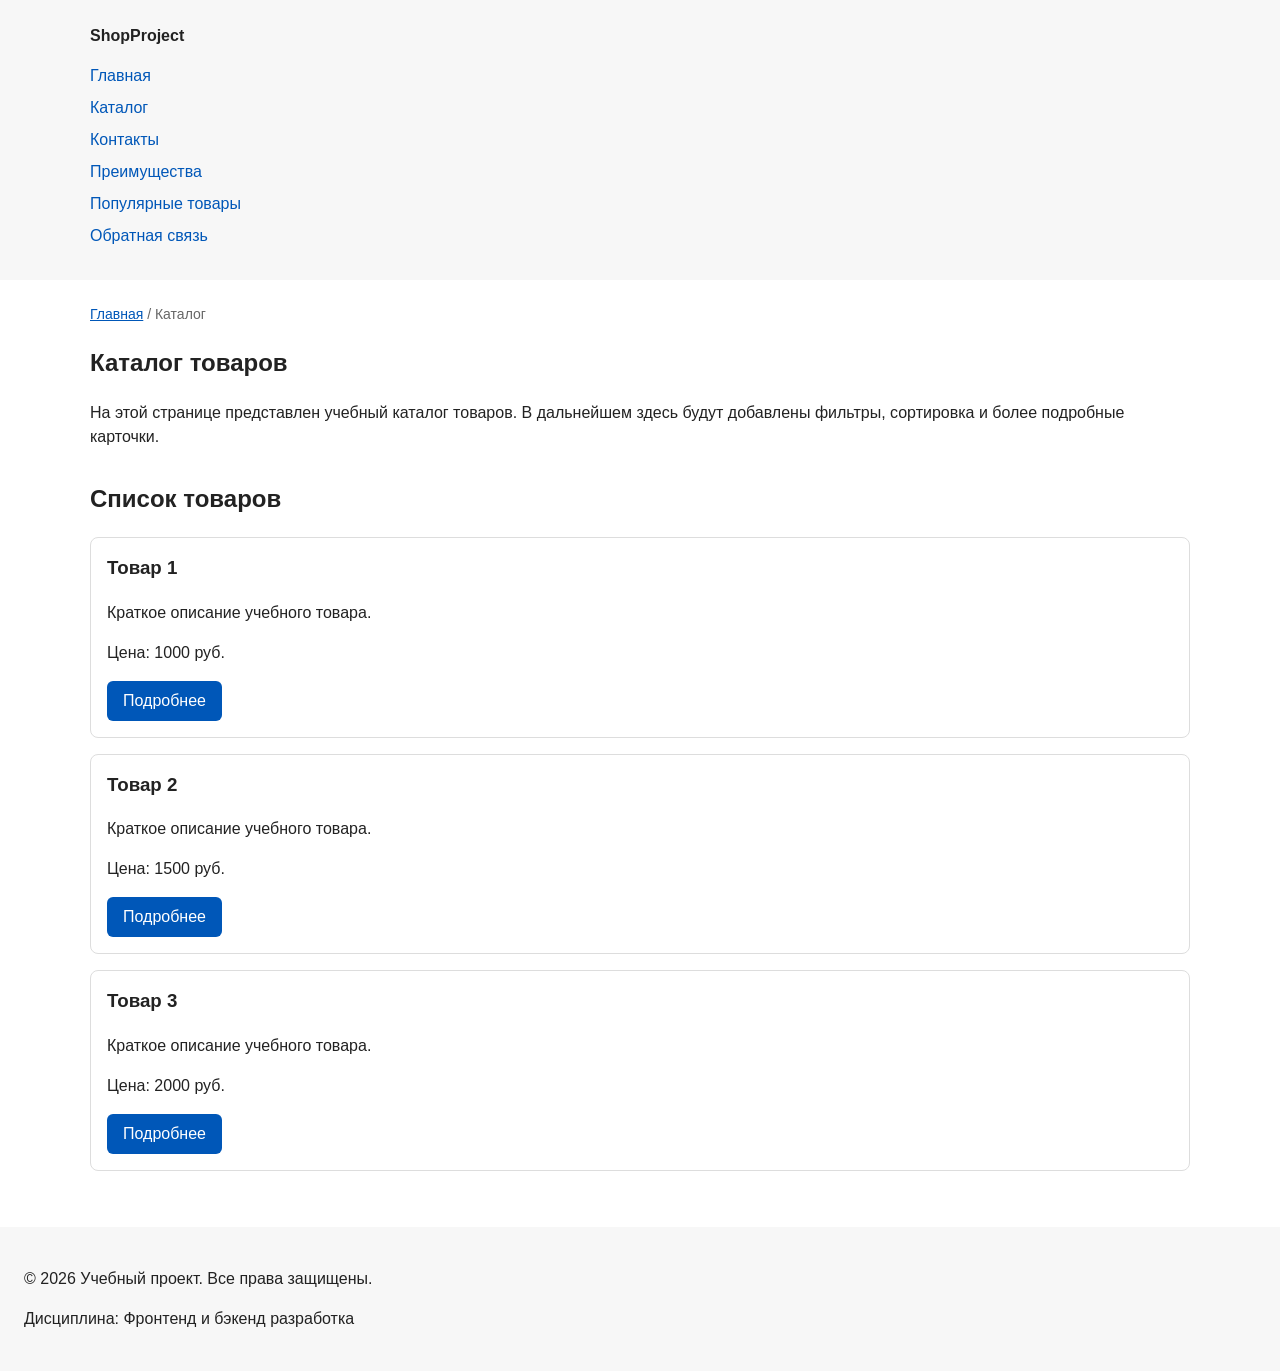
==== catalog.html @ 21eb9631 "feat: add multi-page structure navigation and anchors" ====
<!DOCTYPE html>
<html lang="ru">
<head>
  <meta charset="UTF-8">
  <meta name="viewport" content="width=device-width, initial-scale=1.0">
  <meta name="description" content="Каталог товаров учебного интернет-магазина.">
  <title>Каталог товаров — Учебный интернет-магазин</title>
  <link rel="stylesheet" href="css/style.css">
  <meta property="og:type" content="website">
  <meta property="og:title" content="Учебный интернет-магазин">
  <meta property="og:description" content="Учебный frontend-проект интернет-магазина.">
  <meta property="og:image" content="https://kyarlykov.github.io/kr1-html-css-shop/images/preview.jpg">
</head>
<body>
  <header>
    <div class="site-header">
      <a class="site-logo" href="index.html">ShopProject</a>

      <nav class="site-nav" aria-label="Основная навигация">
        <ul class="site-nav__list">
          <li><a href="index.html">Главная</a></li>
          <li><a href="catalog.html">Каталог</a></li>
          <li><a href="contacts.html">Контакты</a></li>
          <li><a href="index.html#advantages">Преимущества</a></li>
          <li><a href="index.html#popular">Популярные товары</a></li>
          <li><a href="index.html#contacts">Обратная связь</a></li>
        </ul>
      </nav>
    </div>
  </header>

  <main>
    <nav class="breadcrumbs" aria-label="Хлебные крошки">
      <a href="index.html">Главная</a>
      <span>Каталог</span>
    </nav>

    <section class="section">
      <h1>Каталог товаров</h1>
      <p>
        На этой странице представлен учебный каталог товаров.
        В дальнейшем здесь будут добавлены фильтры, сортировка и более
        подробные карточки.
      </p>
    </section>

    <section class="section">
      <h2>Список товаров</h2>

      <article class="product-card">
        <h3>Товар 1</h3>
        <p>Краткое описание учебного товара.</p>
        <p>Цена: 1000 руб.</p>
        <a class="button" href="index.html#popular">Подробнее</a>
      </article>

      <article class="product-card">
        <h3>Товар 2</h3>
        <p>Краткое описание учебного товара.</p>
        <p>Цена: 1500 руб.</p>
        <a class="button" href="index.html#popular">Подробнее</a>
      </article>

      <article class="product-card">
        <h3>Товар 3</h3>
        <p>Краткое описание учебного товара.</p>
        <p>Цена: 2000 руб.</p>
        <a class="button" href="index.html#popular">Подробнее</a>
      </article>
    </section>
  </main>

  <footer>
    <p>&copy; 2026 Учебный проект. Все права защищены.</p>
    <p>Дисциплина: Фронтенд и бэкенд разработка</p>
  </footer>
</body>
</html>
---- css/style.css ----
/* ===============================
   1. Переменные проекта
   =============================== */

:root {
  /* Основные цвета проекта */
  --color-bg: #ffffff;
  --color-text: #222222;
  --color-muted: #666666;
  --color-primary: #0057b8;
  --color-primary-dark: #003f86;
  --color-border: #dddddd;
  --color-surface: #f7f7f7;
  --color-surface-accent: #eef5ff;
  --color-danger: #b00020;
  --color-success: #168a2f;
  --color-success-bg: #eefaf0;
  --color-white: #ffffff;

  /* Отступы */
  --space-xs: 4px;
  --space-sm: 8px;
  --space-md: 16px;
  --space-lg: 24px;
  --space-xl: 32px;

  /* Скругления */
  --radius-sm: 6px;
  --radius-md: 8px;
  --radius-lg: 12px;

  /* Размеры */
  --container-width: 1100px;
}

/* ===============================
   2. Базовые стили
   =============================== */

/* 
  Универсальное правило для всех элементов.
  border-box делает расчёт размеров более понятным:
  width включает content, padding и border.
*/
* {
  box-sizing: border-box;
}



/*
  Убираем стандартный внешний отступ браузера у body.
  Без этого вокруг страницы может появиться белая рамка.
*/
body {
  margin: 0;
  font-family: Arial, sans-serif;
  line-height: 1.5;
  color: var(--color-text);
  background-color: var(--color-bg);
}
/*
  Задаём внутренние отступы для основных областей страницы.
  Это делает содержимое визуально отделённым от краёв окна браузера.
*/
header,
main,
footer {
  padding: var(--space-lg);
}

/*
  Оформляем шапку страницы.
  Пока используется простой светло-серый фон.
*/
header {
  background-color: var(--color-surface);
}

/*
  Оформляем подвал страницы тем же фоном,
  чтобы визуально отделить его от основного содержимого.
*/
footer {
  background-color: var(--color-surface);
}

/* ===============================
   3. Общие элементы интерфейса
   =============================== */

a {
  color: var(--color-primary);
}

a:hover {
  color: var(--color-primary-dark);
}

a:focus-visible {
  outline: 2px solid var(--color-primary);
  outline-offset: 3px;
}

/*
  Ограничиваем ширину содержимого шапки,
  чтобы оно не растягивалось слишком сильно на широких экранах.
*/
.site-header {
  max-width: var(--container-width);
  margin: 0 auto;
}

/*
  Оформляем текстовый логотип.
*/
.site-logo {
  font-weight: bold;
  text-decoration: none;
  color: var(--color-text);
}

/*
  Убираем стандартные отступы и маркеры списка навигации.
*/
.site-nav__list {
  padding: 0;
  margin: var(--space-md) 0 0;
  list-style: none;
}

/*
  Добавляем расстояние между пунктами меню.
*/
.site-nav__list li {
  margin-bottom: var(--space-sm);
}

/*
  Оформляем ссылки меню.
*/
.site-nav__list a {
  color: var(--color-primary);
  text-decoration: none;
}

/*
  При наведении мыши подчёркиваем ссылку.
  Подробно состояния интерфейса будут рассмотрены в практической работе 1.7.
*/
.site-nav__list a:hover {
  text-decoration: underline;
}

/* ===============================
   4. Компоненты страницы
   =============================== */

/*
  Hero-блок — первый крупный блок страницы.
  Он визуально отделяется от остальных разделов фоном и отступами.
*/
.hero {
  max-width: var(--container-width);
  margin: 0 auto var(--space-xl);
  padding: var(--space-xl) var(--space-lg);
  background-color: var(--color-surface-accent);
  border-radius: var(--radius-lg);
}

/*
  Общий класс для разделов страницы.
*/
.section {
  max-width: var(--container-width);
  margin: 0 auto var(--space-xl);
}

/*
  Убираем лишний верхний отступ у заголовков разделов.
*/
.section h2 {
  margin-top: 0;
}
/*
  Карточка товара — самостоятельный блок.
  На следующих занятиях карточки будут доработаны и выстроены в сетку.
*/
.product-card {
  margin-bottom: var(--space-md);
  padding: var(--space-md);
  border: 1px solid var(--color-border);
  border-radius: var(--radius-md);
  background-color: var(--color-bg);
}

.product-card:hover {
  border-color: var(--color-primary);
}
/*
  Убираем лишний верхний отступ у заголовка карточки.
*/
.product-card h3 {
  margin-top: 0;
}
/*
  Пока это обычная ссылка, но визуально она оформляется как кнопка.
*/
.button {
  display: inline-block;
  padding: var(--space-sm) var(--space-md);
  color: var(--color-white);
  background-color: var(--color-primary);
  text-decoration: none;
  border: none;
  border-radius: var(--radius-sm);
  cursor: pointer;
}

/*
  Простое состояние наведения для кнопки.
*/
.button:hover {
  background-color: var(--color-primary-dark);
}

.button:focus-visible {
  outline: 2px solid var(--color-primary);
  outline-offset: 3px;
}

.button:disabled {
  opacity: 0.6;
  cursor: not-allowed;
}

/*
  Дополнительный информационный блок.
*/
.aside-info {
  max-width: var(--container-width);
  margin: 0 auto var(--space-xl);
  padding: var(--space-md);
  border-left: 4px solid var(--color-primary);
  background-color: var(--color-surface);
}

/* ===============================
   5. Форма и модальное окно
   =============================== */


/*
  Модальное окно.
  Элемент dialog сам умеет открываться поверх страницы.
*/
.order-dialog {
  width: min(100% - 32px, 560px);
  padding: var(--space-lg);
  border: none;
  border-radius: var(--radius-lg);
}

/*
  Затемнение фона за модальным окном.
*/
.order-dialog::backdrop {
  background-color: rgba(0, 0, 0, 0.5);
}

/*
  Поле формы.
  Каждый блок получает нижний отступ.
*/
.form-field {
  margin-bottom: var(--space-md);
}

/*
  Подпись поля.
*/
.form-field label {
  display: block;
  margin-bottom: var(--space-xs);
}

/*
  Основные поля формы.
*/
.form-field input,
.form-field select,
.form-field textarea {
  width: 100%;
  padding: 10px 12px;
  border: 1px solid var(--color-border);
  border-radius: var(--radius-sm);
  font: inherit;
}

/*
  Checkbox не должен занимать всю ширину.
*/
.form-field input[type="checkbox"] {
  width: auto;
}

/*
  Подсказка под полем телефона.
*/
.form-field small {
  display: block;
  margin-top: var(--space-xs);
  color: var(--color-muted);
}

.form-field input:hover,
.form-field select:hover,
.form-field textarea:hover {
  border-color: var(--color-primary);
}

/*
  Видимый фокус для клавиатурной навигации.
*/
.form-field input:focus-visible,
.form-field select:focus-visible,
.form-field textarea:focus-visible,
.form-actions button:focus-visible {
  outline: 2px solid var(--color-primary);
  outline-offset: 3px;

}

/*
  Подсветка ошибочных полей.
  Атрибут aria-invalid будет добавляться через JavaScript.
*/
[aria-invalid="true"] {
  border-color: var(--color-danger);
}

/*
  Кнопки формы.
*/
.form-actions {
  display: flex;
  gap: 12px;
  margin-top: 20px;
}

/*
  Сообщение об успешной отправке.
*/
.success-message {
  max-width: var(--container-width);
  margin: var(--space-lg) auto;
  padding: var(--space-md);
  border-left: 4px solid var(--color-success);
  background-color: var(--color-success-bg);
}

.breadcrumbs {
  max-width: var(--container-width);
  margin: 0 auto var(--space-md);
  font-size: 14px;
  color: var(--color-muted);
}

.breadcrumbs a{
  color: var(--color-primary);
}

.breadcrumbs span::before {
  content: " / ";
  color: var(--color-muted);
}

html {
  scroll-behavior: smooth;
}

:target {
  outline: 2px dashed var(--color-primary);
  outline-offset: 4px;
}
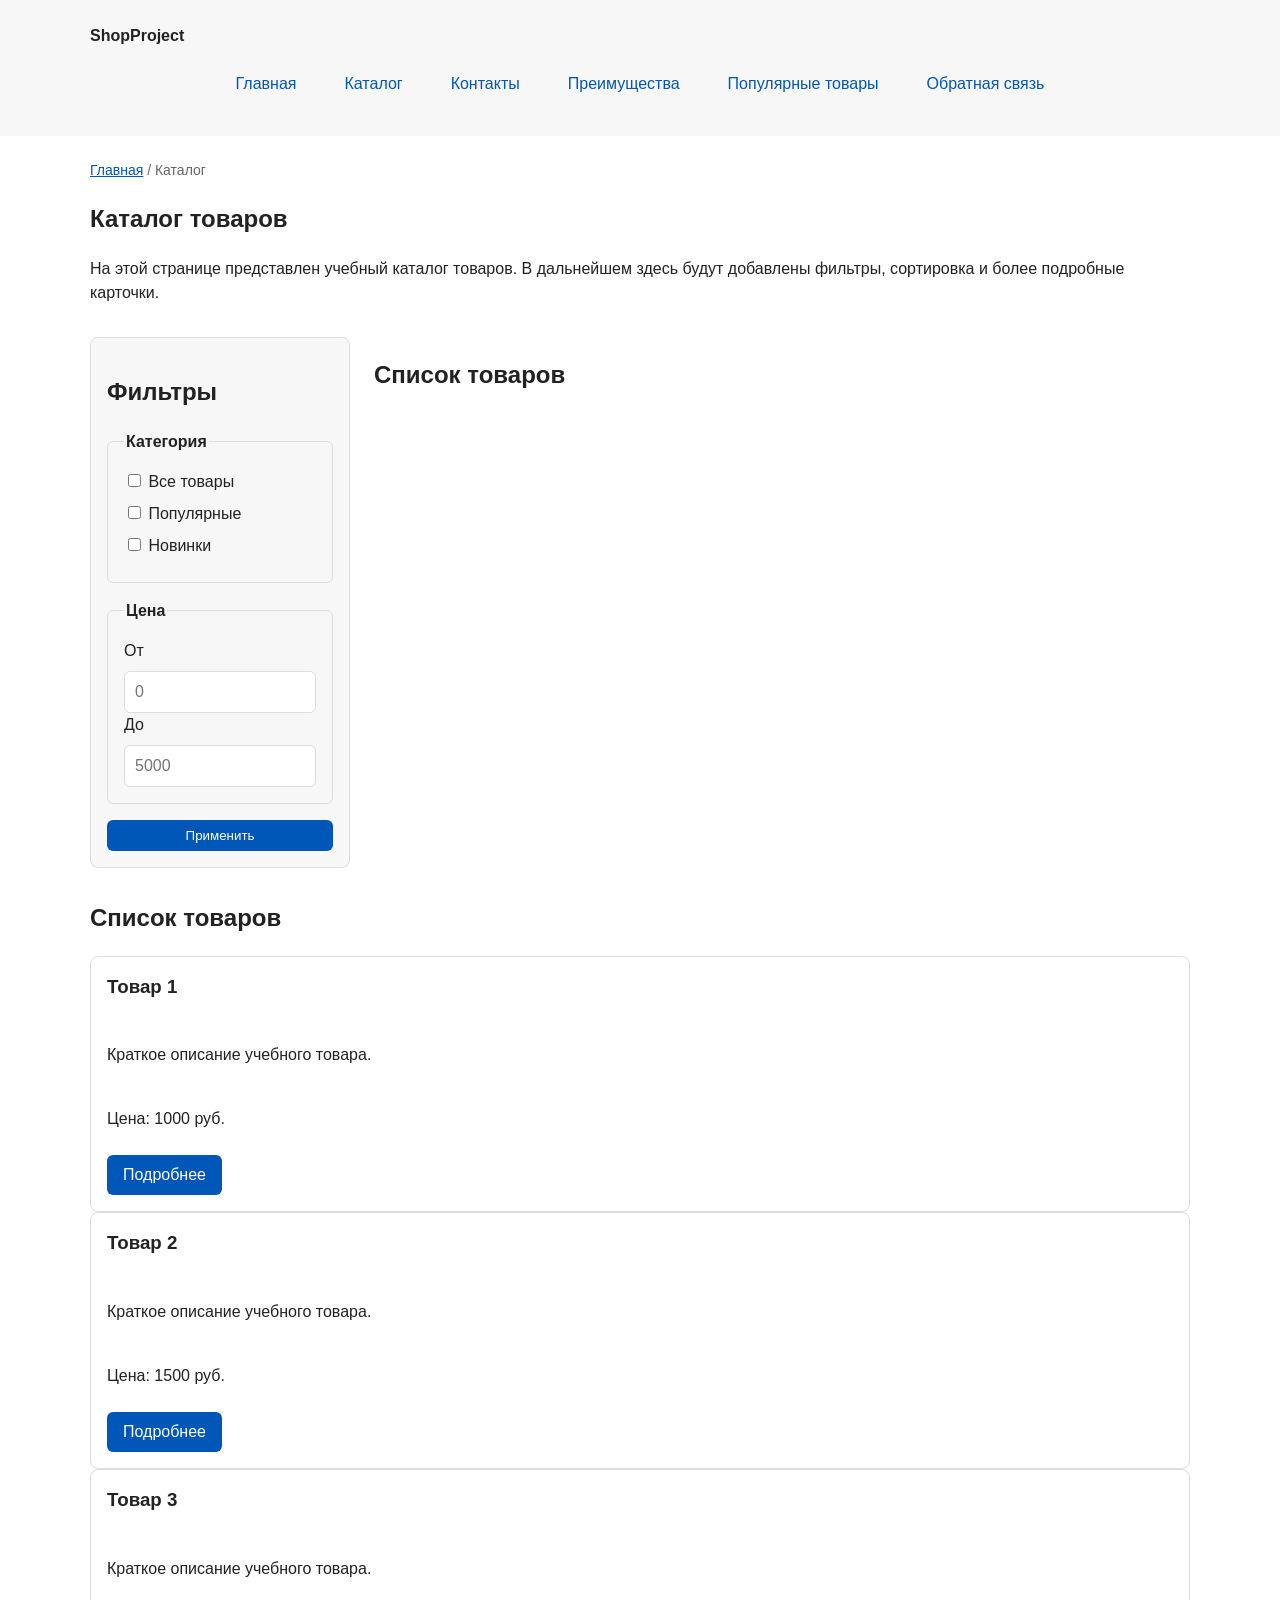
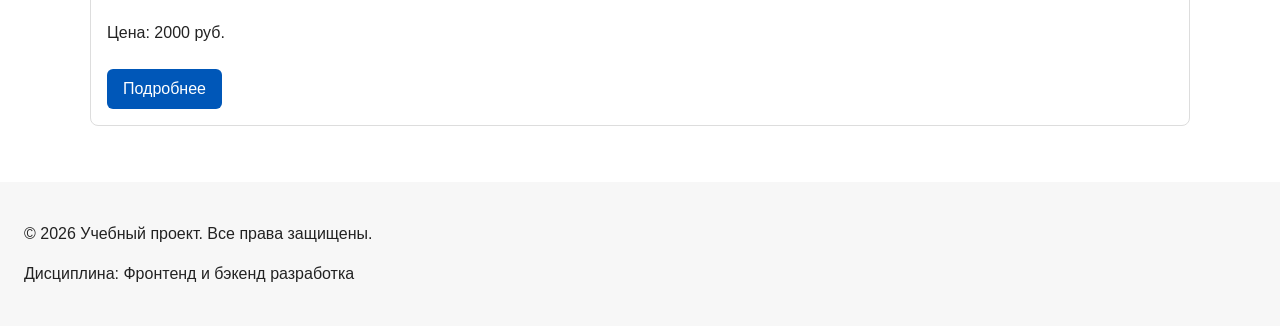
==== commit 72890d7a: "feat: add flex navigation and grid catalog layout" ====
--- a/catalog.html
+++ b/catalog.html
@@ -43,6 +43,52 @@
         подробные карточки.
       </p>
     </section>
+    <section class="catalog-layout">
+  <aside class="catalog-filters">
+    <h2>Фильтры</h2>
+
+    <form class="filters-form" action="#" method="get">
+      <fieldset>
+        <legend>Категория</legend>
+
+        <label>
+          <input type="checkbox" name="category" value="all">
+          Все товары
+        </label>
+
+        <label>
+          <input type="checkbox" name="category" value="popular">
+          Популярные
+        </label>
+
+        <label>
+          <input type="checkbox" name="category" value="new">
+          Новинки
+        </label>
+      </fieldset>
+
+      <fieldset>
+        <legend>Цена</legend>
+
+        <label for="price-from">От</label>
+        <input id="price-from" name="price-from" type="number" min="0" placeholder="0">
+
+        <label for="price-to">До</label>
+        <input id="price-to" name="price-to" type="number" min="0" placeholder="5000">
+      </fieldset>
+
+      <button class="button" type="submit">Применить</button>
+    </form>
+  </aside>
+
+  <section class="catalog-products">
+    <h2>Список товаров</h2>
+
+    <div class="products-grid">
+      <!-- Карточки товаров -->
+    </div>
+  </section>
+</section>
 
     <section class="section">
       <h2>Список товаров</h2>
--- a/css/style.css
+++ b/css/style.css
@@ -124,9 +124,15 @@
   Убираем стандартные отступы и маркеры списка навигации.
 */
 .site-nav__list {
+  display: flex;
+  flex-wrap: wrap;
+  justify-content: center;
+  align-items: center;
+  gap: var(--space-md);
   padding: 0;
   margin: var(--space-md) 0 0;
   list-style: none;
+
 }
 
 /*
@@ -140,8 +146,12 @@
   Оформляем ссылки меню.
 */
 .site-nav__list a {
+  display: inline-block;
+  padding: var(--space-sm) var(--space-md);
   color: var(--color-primary);
   text-decoration: none;
+  border-radius: var(--radius-sm);
+
 }
 
 /*
@@ -149,7 +159,8 @@
   Подробно состояния интерфейса будут рассмотрены в практической работе 1.7.
 */
 .site-nav__list a:hover {
-  text-decoration: underline;
+  color: var(--color-white);
+  background-color: var(--color-primary);
 }
 
 /* ===============================
@@ -187,7 +198,10 @@
   На следующих занятиях карточки будут доработаны и выстроены в сетку.
 */
 .product-card {
-  margin-bottom: var(--space-md);
+  display: flex;
+  flex-direction: column;
+  gap: var(--space-sm);
+  margin-bottom: 0;
   padding: var(--space-md);
   border: 1px solid var(--color-border);
   border-radius: var(--radius-md);
@@ -203,6 +217,12 @@
 .product-card h3 {
   margin-top: 0;
 }
+
+.product-card .button {
+  margin-top: auto;
+  align-self: flex-start;
+}
+
 /*
   Пока это обычная ссылка, но визуально она оформляется как кнопка.
 */
@@ -384,3 +404,58 @@
   outline-offset: 4px;
 }
 
+.products-grid {
+  display: grid;
+  grid-template-columns: repeat(3, 1fr);
+  gap: var(--space-lg);
+}
+
+.catalog-layout {
+  max-width: var(--container-width);
+  margin: 0 auto var(--space-xl);
+  display: grid;
+  grid-template-columns: 260px 1fr;
+  grid-template-areas: "filters products";
+  gap: var(--space-lg);
+}
+
+.catalog-filters {
+  grid-area: filters;
+  padding: var(--space-md);
+  border: 1px solid var(--color-border);
+  border-radius: var(--radius-md);
+  background-color: var(--color-surface);
+}
+
+.catalog-products {
+  grid-area: products;
+}
+
+.filters-form {
+  display: grid;
+  gap: var(--space-md);
+}
+
+.filters-form fieldset {
+  margin: 0;
+  padding: var(--space-md);
+  border: 1px solid var(--color-border);
+  border-radius: var(--radius-sm);
+}
+
+.filters-form legend {
+  font-weight: 700;
+}
+
+.filters-form label {
+  display: block;
+  margin-bottom: var(--space-sm);
+}
+
+.filters-form input[type="number"] {
+  width: 100%;
+  padding: 8px 10px;
+  border: 1px solid var(--color-border);
+  border-radius: var(--radius-sm);
+  font: inherit;
+}
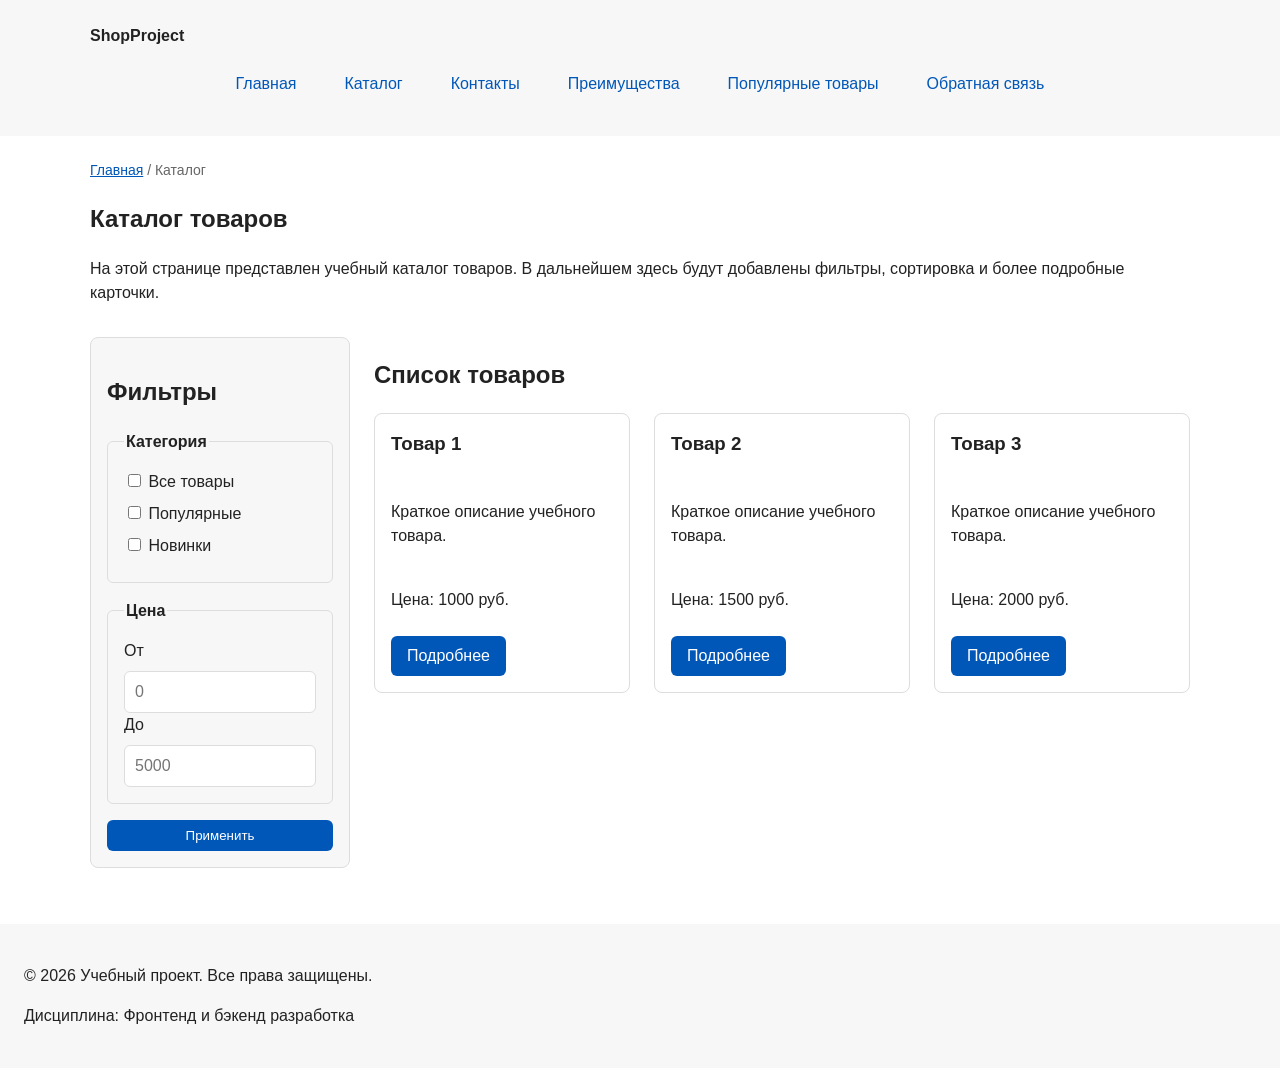
==== commit b1a3fe7b: "Fixed error in catalog.html" ====
--- a/catalog.html
+++ b/catalog.html
@@ -85,14 +85,6 @@
     <h2>Список товаров</h2>
 
     <div class="products-grid">
-      <!-- Карточки товаров -->
-    </div>
-  </section>
-</section>
-
-    <section class="section">
-      <h2>Список товаров</h2>
-
       <article class="product-card">
         <h3>Товар 1</h3>
         <p>Краткое описание учебного товара.</p>
@@ -113,7 +105,10 @@
         <p>Цена: 2000 руб.</p>
         <a class="button" href="index.html#popular">Подробнее</a>
       </article>
-    </section>
+    </div>
+  </section>
+</section>
+
   </main>
 
   <footer>
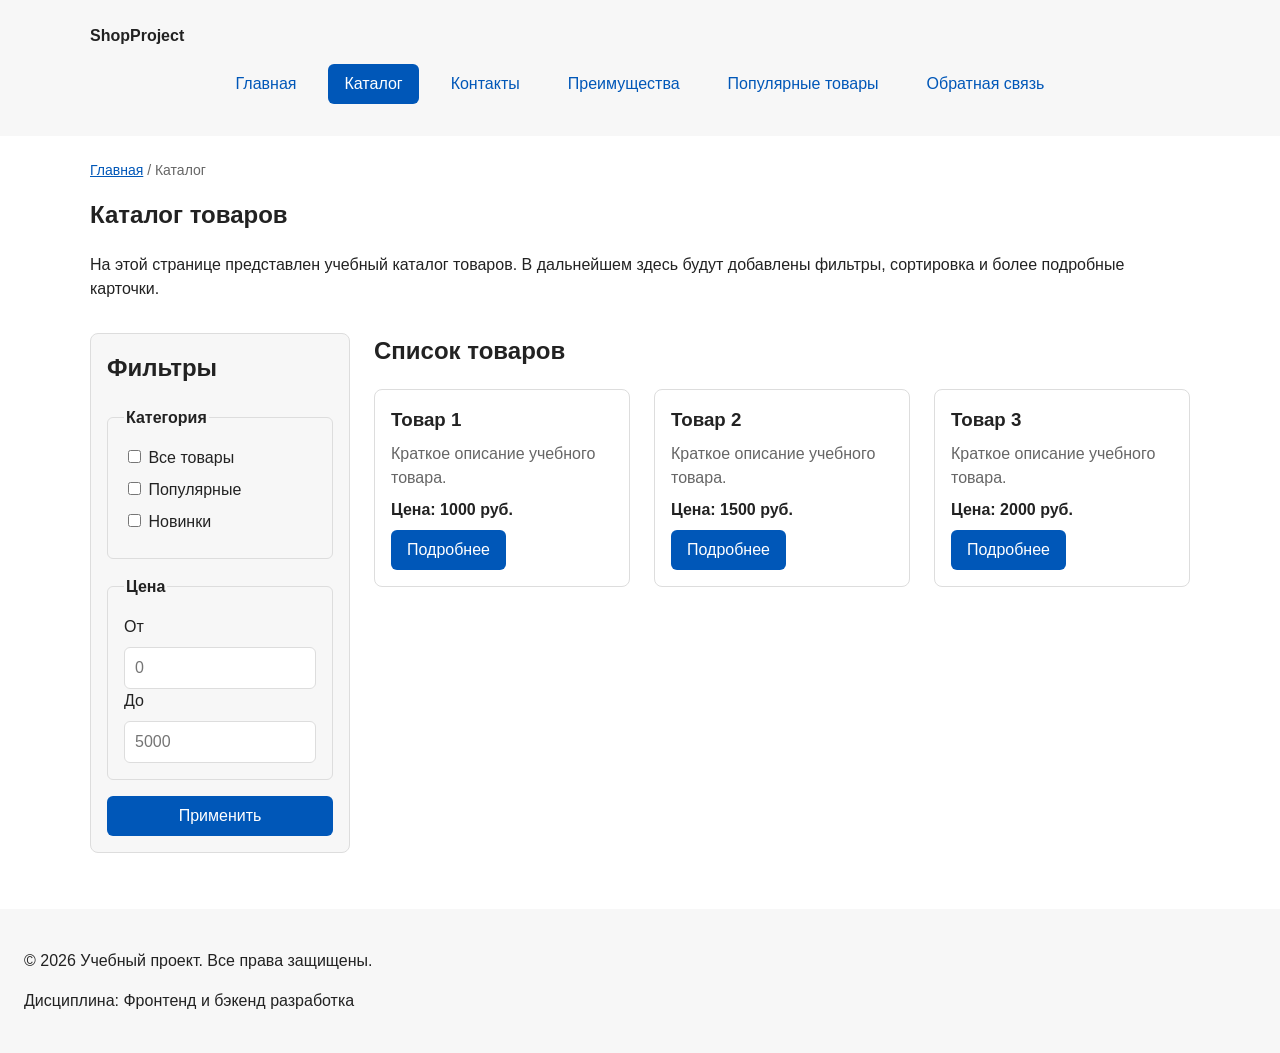
==== commit 92fb21cc: "refactor: apply BEM naming to CSS classes" ====
--- a/catalog.html
+++ b/catalog.html
@@ -12,108 +12,120 @@
   <meta property="og:image" content="https://kyarlykov.github.io/kr1-html-css-shop/images/preview.jpg">
 </head>
 <body>
-  <header>
-    <div class="site-header">
-      <a class="site-logo" href="index.html">ShopProject</a>
+  <header class="site-header">
+    <div class="site-header__inner">
+      <a class="site-header__logo" href="index.html">ShopProject</a>
 
       <nav class="site-nav" aria-label="Основная навигация">
         <ul class="site-nav__list">
-          <li><a href="index.html">Главная</a></li>
-          <li><a href="catalog.html">Каталог</a></li>
-          <li><a href="contacts.html">Контакты</a></li>
-          <li><a href="index.html#advantages">Преимущества</a></li>
-          <li><a href="index.html#popular">Популярные товары</a></li>
-          <li><a href="index.html#contacts">Обратная связь</a></li>
+          <li class="site-nav__item">
+            <a class="site-nav__link" href="index.html">Главная</a>
+          </li>
+          <li class="site-nav__item">
+            <a class="site-nav__link site-nav__link--active" href="catalog.html">Каталог</a>
+          </li>
+          <li class="site-nav__item">
+            <a class="site-nav__link" href="contacts.html">Контакты</a>
+          </li>
+          <li class="site-nav__item">
+            <a class="site-nav__link" href="index.html#advantages">Преимущества</a>
+          </li>
+          <li class="site-nav__item">
+            <a class="site-nav__link" href="index.html#popular">Популярные товары</a>
+          </li>
+          <li class="site-nav__item">
+            <a class="site-nav__link" href="index.html#contacts">Обратная связь</a>
+          </li>
         </ul>
       </nav>
     </div>
   </header>
 
-  <main>
+  <main class="page-main">
     <nav class="breadcrumbs" aria-label="Хлебные крошки">
-      <a href="index.html">Главная</a>
-      <span>Каталог</span>
+      <a class="breadcrumbs__link" href="index.html">Главная</a>
+      <span class="breadcrumbs__current">Каталог</span>
     </nav>
 
     <section class="section">
-      <h1>Каталог товаров</h1>
+      <h1 class="section__title">Каталог товаров</h1>
       <p>
         На этой странице представлен учебный каталог товаров.
         В дальнейшем здесь будут добавлены фильтры, сортировка и более
         подробные карточки.
       </p>
     </section>
+
     <section class="catalog-layout">
-  <aside class="catalog-filters">
-    <h2>Фильтры</h2>
+      <aside class="catalog-filters">
+        <h2 class="catalog-filters__title">Фильтры</h2>
 
-    <form class="filters-form" action="#" method="get">
-      <fieldset>
-        <legend>Категория</legend>
+        <form class="catalog-filters__form" action="#" method="get">
+          <fieldset class="catalog-filters__group">
+            <legend class="catalog-filters__legend">Категория</legend>
 
-        <label>
-          <input type="checkbox" name="category" value="all">
-          Все товары
-        </label>
+            <label class="catalog-filters__label">
+              <input class="catalog-filters__checkbox" type="checkbox" name="category" value="all">
+              Все товары
+            </label>
 
-        <label>
-          <input type="checkbox" name="category" value="popular">
-          Популярные
-        </label>
+            <label class="catalog-filters__label">
+              <input class="catalog-filters__checkbox" type="checkbox" name="category" value="popular">
+              Популярные
+            </label>
 
-        <label>
-          <input type="checkbox" name="category" value="new">
-          Новинки
-        </label>
-      </fieldset>
+            <label class="catalog-filters__label">
+              <input class="catalog-filters__checkbox" type="checkbox" name="category" value="new">
+              Новинки
+            </label>
+          </fieldset>
 
-      <fieldset>
-        <legend>Цена</legend>
+          <fieldset class="catalog-filters__group">
+            <legend class="catalog-filters__legend">Цена</legend>
 
-        <label for="price-from">От</label>
-        <input id="price-from" name="price-from" type="number" min="0" placeholder="0">
+            <label class="catalog-filters__label" for="price-from">От</label>
+            <input class="catalog-filters__input" id="price-from" name="price-from" type="number" min="0" placeholder="0">
 
-        <label for="price-to">До</label>
-        <input id="price-to" name="price-to" type="number" min="0" placeholder="5000">
-      </fieldset>
+            <label class="catalog-filters__label" for="price-to">До</label>
+            <input class="catalog-filters__input" id="price-to" name="price-to" type="number" min="0" placeholder="5000">
+          </fieldset>
 
-      <button class="button" type="submit">Применить</button>
-    </form>
-  </aside>
+          <button class="button button--primary" type="submit">Применить</button>
+        </form>
+      </aside>
 
-  <section class="catalog-products">
-    <h2>Список товаров</h2>
+      <section class="catalog-layout__products">
+        <h2 class="section__title">Список товаров</h2>
 
-    <div class="products-grid">
-      <article class="product-card">
-        <h3>Товар 1</h3>
-        <p>Краткое описание учебного товара.</p>
-        <p>Цена: 1000 руб.</p>
-        <a class="button" href="index.html#popular">Подробнее</a>
-      </article>
+        <div class="products-grid">
+          <article class="product-card">
+            <h3 class="product-card__title">Товар 1</h3>
+            <p class="product-card__description">Краткое описание учебного товара.</p>
+            <p class="product-card__price">Цена: 1000 руб.</p>
+            <a class="button button--primary product-card__button" href="index.html#popular">Подробнее</a>
+          </article>
 
-      <article class="product-card">
-        <h3>Товар 2</h3>
-        <p>Краткое описание учебного товара.</p>
-        <p>Цена: 1500 руб.</p>
-        <a class="button" href="index.html#popular">Подробнее</a>
-      </article>
+          <article class="product-card">
+            <h3 class="product-card__title">Товар 2</h3>
+            <p class="product-card__description">Краткое описание учебного товара.</p>
+            <p class="product-card__price">Цена: 1500 руб.</p>
+            <a class="button button--primary product-card__button" href="index.html#popular">Подробнее</a>
+          </article>
 
-      <article class="product-card">
-        <h3>Товар 3</h3>
-        <p>Краткое описание учебного товара.</p>
-        <p>Цена: 2000 руб.</p>
-        <a class="button" href="index.html#popular">Подробнее</a>
-      </article>
-    </div>
-  </section>
-</section>
-
+          <article class="product-card">
+            <h3 class="product-card__title">Товар 3</h3>
+            <p class="product-card__description">Краткое описание учебного товара.</p>
+            <p class="product-card__price">Цена: 2000 руб.</p>
+            <a class="button button--primary product-card__button" href="index.html#popular">Подробнее</a>
+          </article>
+        </div>
+      </section>
+    </section>
   </main>
 
-  <footer>
+  <footer class="site-footer">
     <p>&copy; 2026 Учебный проект. Все права защищены.</p>
     <p>Дисциплина: Фронтенд и бэкенд разработка</p>
   </footer>
 </body>
-</html>
+</html>
--- a/css/style.css
+++ b/css/style.css
@@ -3,7 +3,6 @@
    =============================== */
 
 :root {
-  /* Основные цвета проекта */
   --color-bg: #ffffff;
   --color-text: #222222;
   --color-muted: #666666;
@@ -17,19 +16,16 @@
   --color-success-bg: #eefaf0;
   --color-white: #ffffff;
 
-  /* Отступы */
   --space-xs: 4px;
   --space-sm: 8px;
   --space-md: 16px;
   --space-lg: 24px;
   --space-xl: 32px;
 
-  /* Скругления */
   --radius-sm: 6px;
   --radius-md: 8px;
   --radius-lg: 12px;
 
-  /* Размеры */
   --container-width: 1100px;
 }
 
@@ -37,21 +33,10 @@
    2. Базовые стили
    =============================== */
 
-/* 
-  Универсальное правило для всех элементов.
-  border-box делает расчёт размеров более понятным:
-  width включает content, padding и border.
-*/
 * {
   box-sizing: border-box;
 }
 
-
-
-/*
-  Убираем стандартный внешний отступ браузера у body.
-  Без этого вокруг страницы может появиться белая рамка.
-*/
 body {
   margin: 0;
   font-family: Arial, sans-serif;
@@ -59,35 +44,6 @@
   color: var(--color-text);
   background-color: var(--color-bg);
 }
-/*
-  Задаём внутренние отступы для основных областей страницы.
-  Это делает содержимое визуально отделённым от краёв окна браузера.
-*/
-header,
-main,
-footer {
-  padding: var(--space-lg);
-}
-
-/*
-  Оформляем шапку страницы.
-  Пока используется простой светло-серый фон.
-*/
-header {
-  background-color: var(--color-surface);
-}
-
-/*
-  Оформляем подвал страницы тем же фоном,
-  чтобы визуально отделить его от основного содержимого.
-*/
-footer {
-  background-color: var(--color-surface);
-}
-
-/* ===============================
-   3. Общие элементы интерфейса
-   =============================== */
 
 a {
   color: var(--color-primary);
@@ -102,27 +58,36 @@
   outline-offset: 3px;
 }
 
-/*
-  Ограничиваем ширину содержимого шапки,
-  чтобы оно не растягивалось слишком сильно на широких экранах.
-*/
+html {
+  scroll-behavior: smooth;
+}
+
+:target {
+  outline: 2px dashed var(--color-primary);
+  outline-offset: 4px;
+}
+
+/* ===============================
+   3. Шапка сайта и навигация
+   =============================== */
+
 .site-header {
+  padding: var(--space-lg);
+  background-color: var(--color-surface);
+}
+
+.site-header__inner {
   max-width: var(--container-width);
   margin: 0 auto;
 }
 
-/*
-  Оформляем текстовый логотип.
-*/
-.site-logo {
-  font-weight: bold;
+.site-header__logo {
+  display: inline-block;
+  font-weight: 700;
+  color: var(--color-text);
   text-decoration: none;
-  color: var(--color-text);
-}
-
-/*
-  Убираем стандартные отступы и маркеры списка навигации.
-*/
+}
+
 .site-nav__list {
   display: flex;
   flex-wrap: wrap;
@@ -132,45 +97,43 @@
   padding: 0;
   margin: var(--space-md) 0 0;
   list-style: none;
-
-}
-
-/*
-  Добавляем расстояние между пунктами меню.
-*/
-.site-nav__list li {
+}
+
+.site-nav__item {
   margin-bottom: var(--space-sm);
 }
 
-/*
-  Оформляем ссылки меню.
-*/
-.site-nav__list a {
+.site-nav__link {
   display: inline-block;
   padding: var(--space-sm) var(--space-md);
   color: var(--color-primary);
   text-decoration: none;
   border-radius: var(--radius-sm);
-
-}
-
-/*
-  При наведении мыши подчёркиваем ссылку.
-  Подробно состояния интерфейса будут рассмотрены в практической работе 1.7.
-*/
-.site-nav__list a:hover {
+}
+
+.site-nav__link:hover {
   color: var(--color-white);
   background-color: var(--color-primary);
 }
 
-/* ===============================
-   4. Компоненты страницы
-   =============================== */
-
-/*
-  Hero-блок — первый крупный блок страницы.
-  Он визуально отделяется от остальных разделов фоном и отступами.
-*/
+.site-nav__link:focus-visible {
+  outline: 2px solid var(--color-primary);
+  outline-offset: 3px;
+}
+
+.site-nav__link--active {
+  color: var(--color-white);
+  background-color: var(--color-primary);
+}
+
+/* ===============================
+   4. Основные блоки страницы
+   =============================== */
+
+.page-main {
+  padding: var(--space-lg);
+}
+
 .hero {
   max-width: var(--container-width);
   margin: 0 auto var(--space-xl);
@@ -179,29 +142,116 @@
   border-radius: var(--radius-lg);
 }
 
-/*
-  Общий класс для разделов страницы.
-*/
 .section {
   max-width: var(--container-width);
   margin: 0 auto var(--space-xl);
 }
 
-/*
-  Убираем лишний верхний отступ у заголовков разделов.
-*/
-.section h2 {
+.section__title {
   margin-top: 0;
 }
-/*
-  Карточка товара — самостоятельный блок.
-  На следующих занятиях карточки будут доработаны и выстроены в сетку.
-*/
+
+.advantages {
+  margin: 0;
+  padding-left: var(--space-lg);
+}
+
+.advantages__item {
+  margin-bottom: var(--space-xs);
+}
+
+.info-note {
+  max-width: var(--container-width);
+  margin: 0 auto var(--space-xl);
+  padding: var(--space-md);
+  border-left: 4px solid var(--color-primary);
+  background-color: var(--color-surface);
+}
+
+.info-note__title {
+  margin-top: 0;
+}
+
+/* ===============================
+   5. Хлебные крошки
+   =============================== */
+
+.breadcrumbs {
+  max-width: var(--container-width);
+  margin: 0 auto var(--space-md);
+  font-size: 14px;
+  color: var(--color-muted);
+}
+
+.breadcrumbs__link {
+  color: var(--color-primary);
+}
+
+.breadcrumbs__current::before {
+  content: " / ";
+  color: var(--color-muted);
+}
+
+/* ===============================
+   6. Кнопки
+   =============================== */
+
+.button {
+  display: inline-block;
+  padding: var(--space-sm) var(--space-md);
+  border: none;
+  border-radius: var(--radius-sm);
+  font: inherit;
+  text-decoration: none;
+  cursor: pointer;
+}
+
+.button--primary {
+  color: var(--color-white);
+  background-color: var(--color-primary);
+}
+
+.button--primary:hover {
+  color: var(--color-white);
+  background-color: var(--color-primary-dark);
+}
+
+.button--secondary {
+  color: var(--color-primary);
+  background-color: transparent;
+  border: 1px solid var(--color-primary);
+}
+
+.button--secondary:hover {
+  color: var(--color-white);
+  background-color: var(--color-primary);
+}
+
+.button:focus-visible {
+  outline: 2px solid var(--color-primary);
+  outline-offset: 3px;
+}
+
+.button:disabled,
+.button--disabled {
+  opacity: 0.6;
+  cursor: not-allowed;
+}
+
+/* ===============================
+   7. Карточка товара и сетка
+   =============================== */
+
+.products-grid {
+  display: grid;
+  grid-template-columns: repeat(3, 1fr);
+  gap: var(--space-lg);
+}
+
 .product-card {
   display: flex;
   flex-direction: column;
   gap: var(--space-sm);
-  margin-bottom: 0;
   padding: var(--space-md);
   border: 1px solid var(--color-border);
   border-radius: var(--radius-md);
@@ -211,204 +261,42 @@
 .product-card:hover {
   border-color: var(--color-primary);
 }
-/*
-  Убираем лишний верхний отступ у заголовка карточки.
-*/
-.product-card h3 {
-  margin-top: 0;
-}
-
-.product-card .button {
+
+.product-card--featured {
+  border-color: var(--color-primary);
+}
+
+.product-card--discount {
+  border-color: var(--color-danger);
+}
+
+.product-card__title {
+  margin: 0;
+  color: var(--color-text);
+}
+
+.product-card__description {
+  margin: 0;
+  color: var(--color-muted);
+}
+
+.product-card__price {
+  margin: 0;
+  font-weight: 700;
+}
+
+.product-card--discount .product-card__price {
+  color: var(--color-danger);
+}
+
+.product-card__button {
   margin-top: auto;
   align-self: flex-start;
 }
 
-/*
-  Пока это обычная ссылка, но визуально она оформляется как кнопка.
-*/
-.button {
-  display: inline-block;
-  padding: var(--space-sm) var(--space-md);
-  color: var(--color-white);
-  background-color: var(--color-primary);
-  text-decoration: none;
-  border: none;
-  border-radius: var(--radius-sm);
-  cursor: pointer;
-}
-
-/*
-  Простое состояние наведения для кнопки.
-*/
-.button:hover {
-  background-color: var(--color-primary-dark);
-}
-
-.button:focus-visible {
-  outline: 2px solid var(--color-primary);
-  outline-offset: 3px;
-}
-
-.button:disabled {
-  opacity: 0.6;
-  cursor: not-allowed;
-}
-
-/*
-  Дополнительный информационный блок.
-*/
-.aside-info {
-  max-width: var(--container-width);
-  margin: 0 auto var(--space-xl);
-  padding: var(--space-md);
-  border-left: 4px solid var(--color-primary);
-  background-color: var(--color-surface);
-}
-
-/* ===============================
-   5. Форма и модальное окно
-   =============================== */
-
-
-/*
-  Модальное окно.
-  Элемент dialog сам умеет открываться поверх страницы.
-*/
-.order-dialog {
-  width: min(100% - 32px, 560px);
-  padding: var(--space-lg);
-  border: none;
-  border-radius: var(--radius-lg);
-}
-
-/*
-  Затемнение фона за модальным окном.
-*/
-.order-dialog::backdrop {
-  background-color: rgba(0, 0, 0, 0.5);
-}
-
-/*
-  Поле формы.
-  Каждый блок получает нижний отступ.
-*/
-.form-field {
-  margin-bottom: var(--space-md);
-}
-
-/*
-  Подпись поля.
-*/
-.form-field label {
-  display: block;
-  margin-bottom: var(--space-xs);
-}
-
-/*
-  Основные поля формы.
-*/
-.form-field input,
-.form-field select,
-.form-field textarea {
-  width: 100%;
-  padding: 10px 12px;
-  border: 1px solid var(--color-border);
-  border-radius: var(--radius-sm);
-  font: inherit;
-}
-
-/*
-  Checkbox не должен занимать всю ширину.
-*/
-.form-field input[type="checkbox"] {
-  width: auto;
-}
-
-/*
-  Подсказка под полем телефона.
-*/
-.form-field small {
-  display: block;
-  margin-top: var(--space-xs);
-  color: var(--color-muted);
-}
-
-.form-field input:hover,
-.form-field select:hover,
-.form-field textarea:hover {
-  border-color: var(--color-primary);
-}
-
-/*
-  Видимый фокус для клавиатурной навигации.
-*/
-.form-field input:focus-visible,
-.form-field select:focus-visible,
-.form-field textarea:focus-visible,
-.form-actions button:focus-visible {
-  outline: 2px solid var(--color-primary);
-  outline-offset: 3px;
-
-}
-
-/*
-  Подсветка ошибочных полей.
-  Атрибут aria-invalid будет добавляться через JavaScript.
-*/
-[aria-invalid="true"] {
-  border-color: var(--color-danger);
-}
-
-/*
-  Кнопки формы.
-*/
-.form-actions {
-  display: flex;
-  gap: 12px;
-  margin-top: 20px;
-}
-
-/*
-  Сообщение об успешной отправке.
-*/
-.success-message {
-  max-width: var(--container-width);
-  margin: var(--space-lg) auto;
-  padding: var(--space-md);
-  border-left: 4px solid var(--color-success);
-  background-color: var(--color-success-bg);
-}
-
-.breadcrumbs {
-  max-width: var(--container-width);
-  margin: 0 auto var(--space-md);
-  font-size: 14px;
-  color: var(--color-muted);
-}
-
-.breadcrumbs a{
-  color: var(--color-primary);
-}
-
-.breadcrumbs span::before {
-  content: " / ";
-  color: var(--color-muted);
-}
-
-html {
-  scroll-behavior: smooth;
-}
-
-:target {
-  outline: 2px dashed var(--color-primary);
-  outline-offset: 4px;
-}
-
-.products-grid {
-  display: grid;
-  grid-template-columns: repeat(3, 1fr);
-  gap: var(--space-lg);
-}
+/* ===============================
+   8. Каталог
+   =============================== */
 
 .catalog-layout {
   max-width: var(--container-width);
@@ -417,6 +305,10 @@
   grid-template-columns: 260px 1fr;
   grid-template-areas: "filters products";
   gap: var(--space-lg);
+}
+
+.catalog-layout__products {
+  grid-area: products;
 }
 
 .catalog-filters {
@@ -427,35 +319,131 @@
   background-color: var(--color-surface);
 }
 
-.catalog-products {
-  grid-area: products;
-}
-
-.filters-form {
+.catalog-filters__title {
+  margin-top: 0;
+}
+
+.catalog-filters__form {
   display: grid;
   gap: var(--space-md);
 }
 
-.filters-form fieldset {
+.catalog-filters__group {
   margin: 0;
   padding: var(--space-md);
   border: 1px solid var(--color-border);
   border-radius: var(--radius-sm);
 }
 
-.filters-form legend {
+.catalog-filters__legend {
   font-weight: 700;
 }
 
-.filters-form label {
+.catalog-filters__label {
   display: block;
   margin-bottom: var(--space-sm);
 }
 
-.filters-form input[type="number"] {
+.catalog-filters__checkbox {
+  width: auto;
+}
+
+.catalog-filters__input {
   width: 100%;
   padding: 8px 10px;
   border: 1px solid var(--color-border);
   border-radius: var(--radius-sm);
   font: inherit;
 }
+
+/* ===============================
+   9. Модальное окно и форма
+   =============================== */
+
+.order-dialog {
+  width: min(100% - 32px, 560px);
+  padding: var(--space-lg);
+  border: none;
+  border-radius: var(--radius-lg);
+}
+
+.order-dialog::backdrop {
+  background-color: rgba(0, 0, 0, 0.5);
+}
+
+.order-dialog__title {
+  margin-top: 0;
+}
+
+.order-form__field {
+  margin-bottom: var(--space-md);
+}
+
+.order-form__label {
+  display: block;
+  margin-bottom: var(--space-xs);
+}
+
+.order-form__input,
+.order-form__select,
+.order-form__textarea {
+  width: 100%;
+  padding: 10px 12px;
+  border: 1px solid var(--color-border);
+  border-radius: var(--radius-sm);
+  font: inherit;
+}
+
+.order-form__input:hover,
+.order-form__select:hover,
+.order-form__textarea:hover {
+  border-color: var(--color-primary);
+}
+
+.order-form__input:focus-visible,
+.order-form__select:focus-visible,
+.order-form__textarea:focus-visible {
+  outline: 2px solid var(--color-primary);
+  outline-offset: 3px;
+}
+
+.order-form [aria-invalid="true"] {
+  border-color: var(--color-danger);
+}
+
+.order-form__checkbox {
+  width: auto;
+}
+
+.order-form__hint {
+  display: block;
+  margin-top: var(--space-xs);
+  color: var(--color-muted);
+}
+
+.order-form__actions {
+  display: flex;
+  gap: var(--space-md);
+  margin-top: var(--space-lg);
+}
+
+/* ===============================
+   10. Сообщение об успехе
+   =============================== */
+
+.success-message {
+  max-width: var(--container-width);
+  margin: var(--space-lg) auto;
+  padding: var(--space-md);
+  border-left: 4px solid var(--color-success);
+  background-color: var(--color-success-bg);
+}
+
+/* ===============================
+   11. Подвал
+   =============================== */
+
+.site-footer {
+  padding: var(--space-lg);
+  background-color: var(--color-surface);
+}
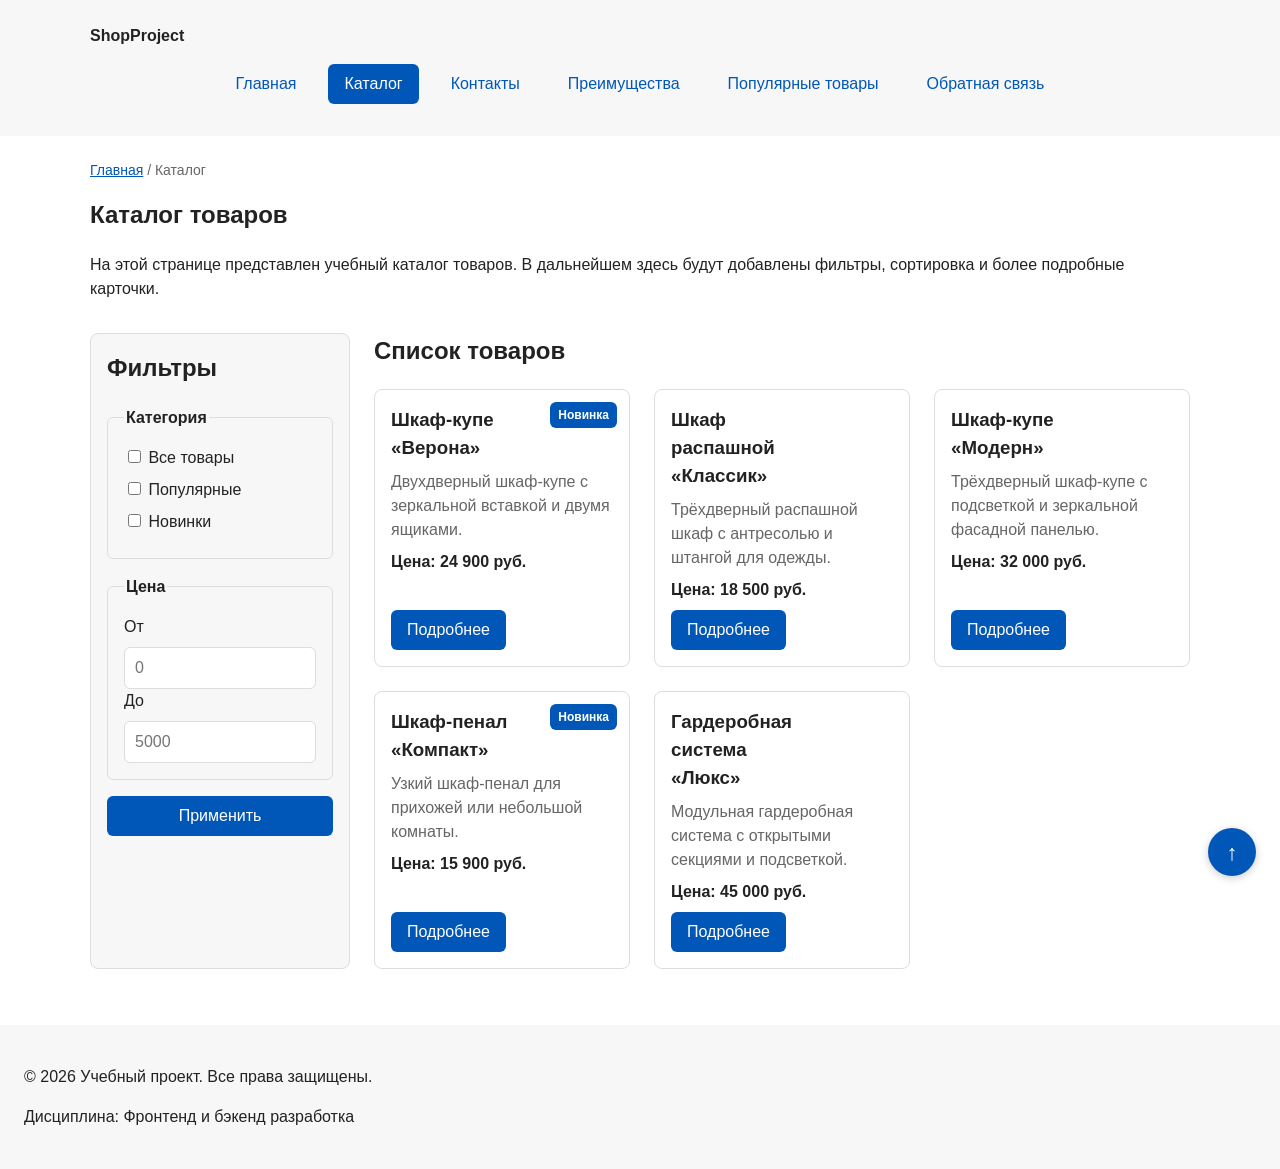
==== commit 15b8b02f: "fix: prepare HTML CSS project for submission" ====
--- a/catalog.html
+++ b/catalog.html
@@ -7,7 +7,7 @@
   <title>Каталог товаров — Учебный интернет-магазин</title>
   <link rel="stylesheet" href="css/style.css">
   <meta property="og:type" content="website">
-  <meta property="og:title" content="Учебный интернет-магазин">
+  <meta property="og:title" content="Каталог товаров — Учебный интернет-магазин">
   <meta property="og:description" content="Учебный frontend-проект интернет-магазина.">
   <meta property="og:image" content="https://kyarlykov.github.io/kr1-html-css-shop/images/preview.jpg">
 </head>
@@ -96,27 +96,42 @@
 
       <section class="catalog-layout__products">
         <h2 class="section__title">Список товаров</h2>
-
         <div class="products-grid">
           <article class="product-card">
-            <h3 class="product-card__title">Товар 1</h3>
-            <p class="product-card__description">Краткое описание учебного товара.</p>
-            <p class="product-card__price">Цена: 1000 руб.</p>
-            <a class="button button--primary product-card__button" href="index.html#popular">Подробнее</a>
+            <span class="product-card__badge">Новинка</span>
+            <h3 class="product-card__title">Шкаф-купе «Верона»</h3>
+            <p class="product-card__description">Двухдверный шкаф-купе с зеркальной вставкой и двумя ящиками.</p>
+            <p class="product-card__price">Цена: 24 900 руб.</p>
+            <a class="button button--primary product-card__button" href="product.html?id=1">Подробнее</a>
           </article>
 
           <article class="product-card">
-            <h3 class="product-card__title">Товар 2</h3>
-            <p class="product-card__description">Краткое описание учебного товара.</p>
-            <p class="product-card__price">Цена: 1500 руб.</p>
-            <a class="button button--primary product-card__button" href="index.html#popular">Подробнее</a>
+            <h3 class="product-card__title">Шкаф распашной «Классик»</h3>
+            <p class="product-card__description">Трёхдверный распашной шкаф с антресолью и штангой для одежды.</p>
+            <p class="product-card__price">Цена: 18 500 руб.</p>
+            <a class="button button--primary product-card__button" href="product.html?id=2">Подробнее</a>
           </article>
 
           <article class="product-card">
-            <h3 class="product-card__title">Товар 3</h3>
-            <p class="product-card__description">Краткое описание учебного товара.</p>
-            <p class="product-card__price">Цена: 2000 руб.</p>
-            <a class="button button--primary product-card__button" href="index.html#popular">Подробнее</a>
+            <h3 class="product-card__title">Шкаф-купе «Модерн»</h3>
+            <p class="product-card__description">Трёхдверный шкаф-купе с подсветкой и зеркальной фасадной панелью.</p>
+            <p class="product-card__price">Цена: 32 000 руб.</p>
+            <a class="button button--primary product-card__button" href="product.html?id=3">Подробнее</a>
+          </article>
+
+          <article class="product-card">
+            <span class="product-card__badge">Новинка</span>
+            <h3 class="product-card__title">Шкаф-пенал «Компакт»</h3>
+            <p class="product-card__description">Узкий шкаф-пенал для прихожей или небольшой комнаты.</p>
+            <p class="product-card__price">Цена: 15 900 руб.</p>
+            <a class="button button--primary product-card__button" href="product.html?id=4">Подробнее</a>
+          </article>
+
+          <article class="product-card">
+            <h3 class="product-card__title">Гардеробная система «Люкс»</h3>
+            <p class="product-card__description">Модульная гардеробная система с открытыми секциями и подсветкой.</p>
+            <p class="product-card__price">Цена: 45 000 руб.</p>
+            <a class="button button--primary product-card__button" href="product.html?id=5">Подробнее</a>
           </article>
         </div>
       </section>
@@ -127,5 +142,6 @@
     <p>&copy; 2026 Учебный проект. Все права защищены.</p>
     <p>Дисциплина: Фронтенд и бэкенд разработка</p>
   </footer>
+  <a class="to-top" href="#" aria-label="Наверх">↑</a>
 </body>
 </html>
--- a/css/style.css
+++ b/css/style.css
@@ -45,6 +45,15 @@
   background-color: var(--color-bg);
 }
 
+html {
+  scroll-behavior: smooth;
+}
+
+:target {
+  outline: 2px dashed var(--color-primary);
+  outline-offset: 4px;
+}
+
 a {
   color: var(--color-primary);
 }
@@ -56,15 +65,6 @@
 a:focus-visible {
   outline: 2px solid var(--color-primary);
   outline-offset: 3px;
-}
-
-html {
-  scroll-behavior: smooth;
-}
-
-:target {
-  outline: 2px dashed var(--color-primary);
-  outline-offset: 4px;
 }
 
 /* ===============================
@@ -249,6 +249,7 @@
 }
 
 .product-card {
+  position: relative;
   display: flex;
   flex-direction: column;
   gap: var(--space-sm);
@@ -258,6 +259,19 @@
   background-color: var(--color-bg);
 }
 
+.product-card__badge {
+  position: absolute;
+  top: 12px;
+  right: 12px;
+  padding: var(--space-xs) var(--space-sm);
+  font-size: 12px;
+  font-weight: 700;
+  color: var(--color-white);
+  background-color: var(--color-primary);
+  border-radius: var(--radius-sm);
+  z-index: 1;
+}
+
 .product-card:hover {
   border-color: var(--color-primary);
 }
@@ -272,6 +286,7 @@
 
 .product-card__title {
   margin: 0;
+  padding-right: 90px;
   color: var(--color-text);
 }
 
@@ -295,7 +310,111 @@
 }
 
 /* ===============================
-   8. Каталог
+   8. Страница товара (product.html)
+   =============================== */
+
+.product {
+  display: grid;
+  grid-template-columns: 1fr 1fr;
+  gap: var(--space-lg);
+  align-items: start;
+  max-width: var(--container-width);
+  margin: 0 auto var(--space-xl);
+}
+
+.product__media {
+  position: relative;
+  overflow: hidden;
+  border-radius: var(--radius-md);
+  background-color: var(--color-surface);
+}
+
+.product__image {
+  width: 100%;
+  height: auto;
+  display: block;
+  border-radius: var(--radius-md);
+}
+
+.product__badge {
+  position: absolute;
+  top: 12px;
+  right: 12px;
+  padding: var(--space-xs) var(--space-sm);
+  background-color: var(--color-primary);
+  color: var(--color-white);
+  font-weight: 700;
+  font-size: 12px;
+  border-radius: var(--radius-sm);
+  z-index: 1;
+}
+
+.product__info {
+  display: flex;
+  flex-direction: column;
+  gap: var(--space-md);
+}
+
+.product__title {
+  margin: 0;
+  font-size: 28px;
+  color: var(--color-text);
+  line-height: 1.2;
+}
+
+.product__description {
+  margin: 0;
+  color: var(--color-muted);
+  line-height: 1.6;
+}
+
+.product__price {
+  margin: 0;
+  font-size: 22px;
+  font-weight: 700;
+  color: var(--color-text);
+}
+
+.product__button {
+  margin-top: auto;
+  align-self: flex-start;
+}
+
+.product__specs {
+  width: 100%;
+  max-width: var(--container-width);
+  margin: var(--space-xl) auto;
+  border-collapse: collapse;
+}
+
+.product__specs caption {
+  font-size: 18px;
+  font-weight: 700;
+  text-align: left;
+  margin-bottom: var(--space-sm);
+  color: var(--color-text);
+}
+
+.product__specs th,
+.product__specs td {
+  padding: var(--space-sm) var(--space-md);
+  border: 1px solid var(--color-border);
+  text-align: left;
+  vertical-align: middle;
+}
+
+.product__specs thead th {
+  background-color: var(--color-surface);
+  font-weight: 700;
+  color: var(--color-text);
+}
+
+.product__specs tbody tr:hover {
+  background-color: var(--color-surface-accent);
+}
+
+/* ===============================
+   9. Каталог
    =============================== */
 
 .catalog-layout {
@@ -357,7 +476,7 @@
 }
 
 /* ===============================
-   9. Модальное окно и форма
+   10. Модальное окно и форма
    =============================== */
 
 .order-dialog {
@@ -428,7 +547,7 @@
 }
 
 /* ===============================
-   10. Сообщение об успехе
+   11. Сообщение об успехе
    =============================== */
 
 .success-message {
@@ -440,10 +559,39 @@
 }
 
 /* ===============================
-   11. Подвал
+   12. Подвал
    =============================== */
 
 .site-footer {
   padding: var(--space-lg);
   background-color: var(--color-surface);
+}
+
+.to-top {
+  position: fixed;
+  right: var(--space-lg);
+  bottom: var(--space-lg);
+  width: 48px;
+  height: 48px;
+  display: flex;
+  align-items: center;
+  justify-content: center;
+  font-size: 22px;
+  font-weight: bold;
+  color: var(--color-white);
+  background-color: var(--color-primary);
+  border-radius: 50%;
+  text-decoration: none;
+  box-shadow: 0 2px 8px rgba(0,0,0,0.2);
+  z-index: 100;
+}
+
+.to-top:hover {
+  color: var(--color-white);
+  background-color: var(--color-primary-dark);
+}
+
+.to-top:focus-visible {
+  outline: 2px solid var(--color-white);
+  outline-offset: 3px;
 }
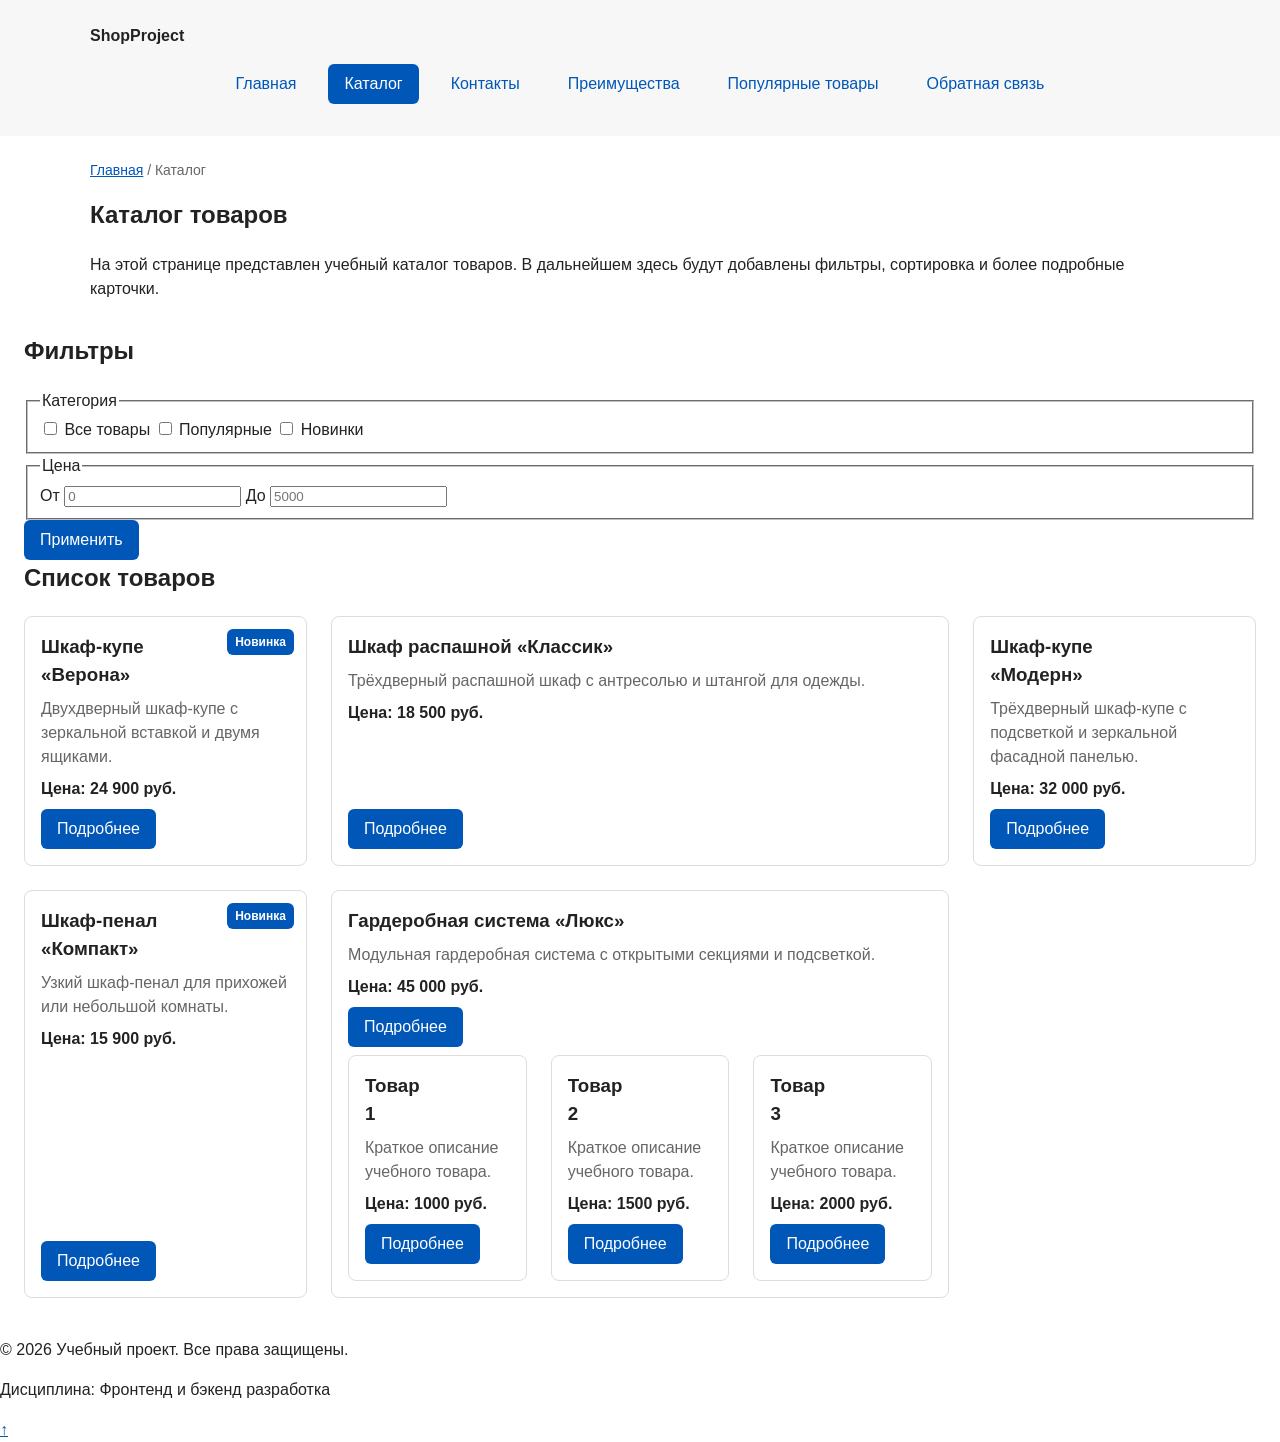
==== commit 512b5a16: "Merge branch 'main' into fix/kr1-final-check" ====
--- a/catalog.html
+++ b/catalog.html
@@ -132,6 +132,27 @@
             <p class="product-card__description">Модульная гардеробная система с открытыми секциями и подсветкой.</p>
             <p class="product-card__price">Цена: 45 000 руб.</p>
             <a class="button button--primary product-card__button" href="product.html?id=5">Подробнее</a>
+
+        <div class="products-grid">
+          <article class="product-card">
+            <h3 class="product-card__title">Товар 1</h3>
+            <p class="product-card__description">Краткое описание учебного товара.</p>
+            <p class="product-card__price">Цена: 1000 руб.</p>
+            <a class="button button--primary product-card__button" href="index.html#popular">Подробнее</a>
+          </article>
+
+          <article class="product-card">
+            <h3 class="product-card__title">Товар 2</h3>
+            <p class="product-card__description">Краткое описание учебного товара.</p>
+            <p class="product-card__price">Цена: 1500 руб.</p>
+            <a class="button button--primary product-card__button" href="index.html#popular">Подробнее</a>
+          </article>
+
+          <article class="product-card">
+            <h3 class="product-card__title">Товар 3</h3>
+            <p class="product-card__description">Краткое описание учебного товара.</p>
+            <p class="product-card__price">Цена: 2000 руб.</p>
+            <a class="button button--primary product-card__button" href="index.html#popular">Подробнее</a>
           </article>
         </div>
       </section>
--- a/css/style.css
+++ b/css/style.css
@@ -168,6 +168,16 @@
   background-color: var(--color-surface);
 }
 
+}
+
+.info-note {
+  max-width: var(--container-width);
+  margin: 0 auto var(--space-xl);
+  padding: var(--space-md);
+  border-left: 4px solid var(--color-primary);
+  background-color: var(--color-surface);
+}
+
 .info-note__title {
   margin-top: 0;
 }
@@ -404,17 +414,7 @@
 }
 
 .product__specs thead th {
-  background-color: var(--color-surface);
-  font-weight: 700;
-  color: var(--color-text);
-}
-
-.product__specs tbody tr:hover {
-  background-color: var(--color-surface-accent);
-}
-
-/* ===============================
-   9. Каталог
+   8. Каталог
    =============================== */
 
 .catalog-layout {
@@ -436,6 +436,12 @@
   border: 1px solid var(--color-border);
   border-radius: var(--radius-md);
   background-color: var(--color-surface);
+  font-weight: 700;
+  color: var(--color-text);
+}
+
+.product__specs tbody tr:hover {
+  background-color: var(--color-surface-accent);
 }
 
 .catalog-filters__title {
@@ -476,7 +482,72 @@
 }
 
 /* ===============================
+   9. Каталог
+   =============================== */
+
+.catalog-layout {
+  max-width: var(--container-width);
+  margin: 0 auto var(--space-xl);
+  display: grid;
+  grid-template-columns: 260px 1fr;
+  grid-template-areas: "filters products";
+  gap: var(--space-lg);
+}
+
+.catalog-layout__products {
+  grid-area: products;
+}
+
+.catalog-filters {
+  grid-area: filters;
+  padding: var(--space-md);
+  border: 1px solid var(--color-border);
+  border-radius: var(--radius-md);
+  background-color: var(--color-surface);
+}
+
+.catalog-filters__title {
+  margin-top: 0;
+}
+
+.catalog-filters__form {
+  display: grid;
+  gap: var(--space-md);
+}
+
+.catalog-filters__group {
+  margin: 0;
+  padding: var(--space-md);
+  border: 1px solid var(--color-border);
+  border-radius: var(--radius-sm);
+}
+
+.catalog-filters__legend {
+  font-weight: 700;
+}
+
+.catalog-filters__label {
+  display: block;
+  margin-bottom: var(--space-sm);
+}
+
+.catalog-filters__checkbox {
+  width: auto;
+}
+
+.catalog-filters__input {
+  width: 100%;
+  padding: 8px 10px;
+  border: 1px solid var(--color-border);
+  border-radius: var(--radius-sm);
+  font: inherit;
+}
+
+/* ===============================
    10. Модальное окно и форма
+   =============================== */
+
+   9. Модальное окно и форма
    =============================== */
 
 .order-dialog {
@@ -548,6 +619,7 @@
 
 /* ===============================
    11. Сообщение об успехе
+   10. Сообщение об успехе
    =============================== */
 
 .success-message {
@@ -594,4 +666,10 @@
 .to-top:focus-visible {
   outline: 2px solid var(--color-white);
   outline-offset: 3px;
+   11. Подвал
+   =============================== */
+
+.site-footer {
+  padding: var(--space-lg);
+  background-color: var(--color-surface);
 }
